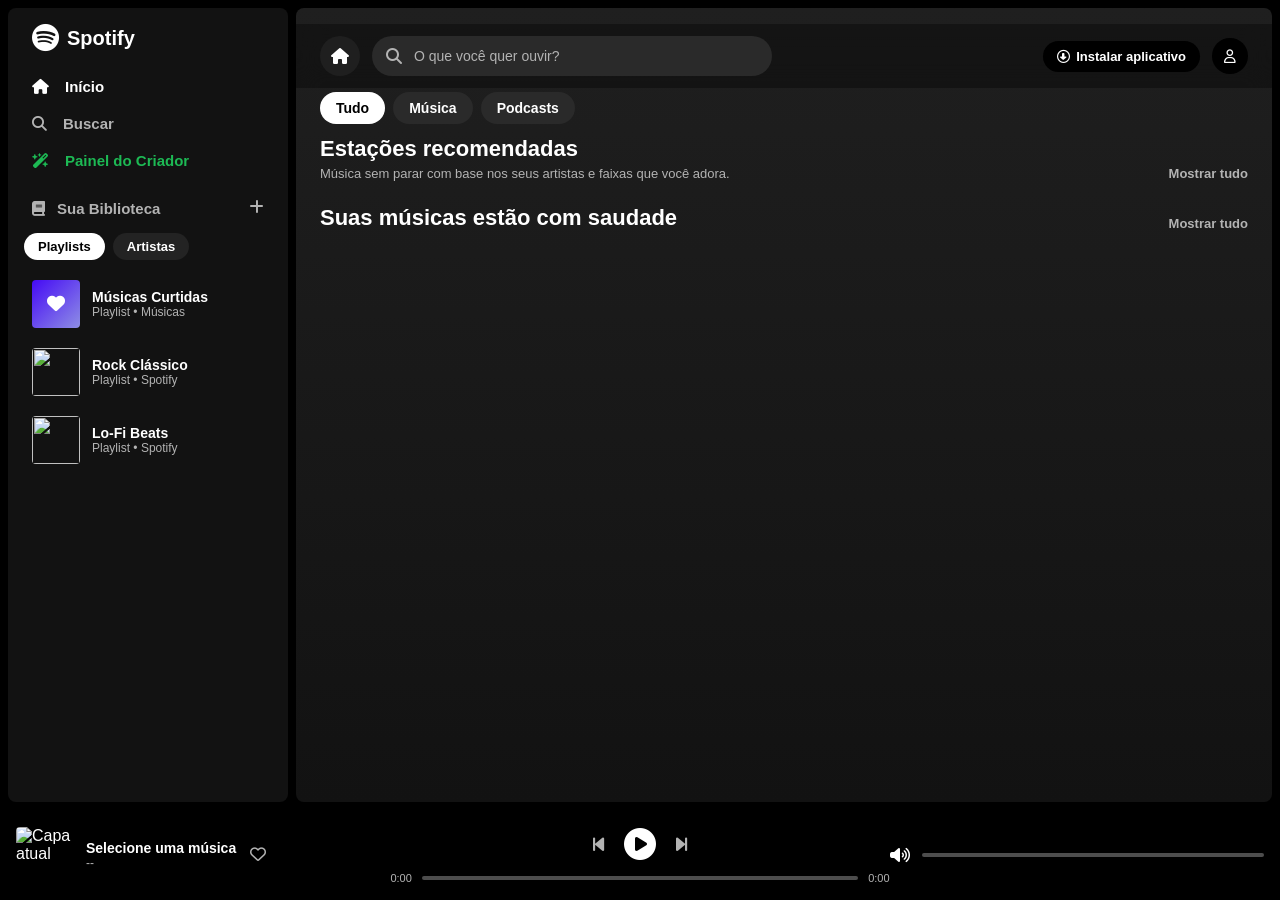
==== index.html @ cbace098 "luulullulululu" ====
<!DOCTYPE html>
<html lang="pt-BR">
<head>
  <meta charset="UTF-8" />
  <meta name="viewport" content="width=device-width, initial-scale=1.0" />
  <title>Spotify Clone - Painel do Criador</title>

  <!-- Font Awesome Icons -->
  <link 
    rel="stylesheet" 
    href="https://cdnjs.cloudflare.com/ajax/libs/font-awesome/6.4.0/css/all.min.css" 
  />

  <link rel="stylesheet" href="style.css" />
</head>
<body>

  <div class="app-container">

    <!-- SIDEBAR (BARRA LATERAL ESQUERDA) -->
    <aside class="sidebar">
      <div class="logo">
        <i class="fa-brands fa-spotify"></i>
        <span>Spotify</span>
      </div>

      <nav class="nav-menu">
        <ul>
          <li id="nav-home" class="active"><a href="#"><i class="fa-solid fa-house"></i> Início</a></li>
          <li id="nav-search"><a href="#"><i class="fa-solid fa-magnifying-glass"></i> Buscar</a></li>
          <!-- NOVA ABA DO CRIADOR -->
          <li id="nav-creator"><a href="#" class="creator-link"><i class="fa-solid fa-wand-magic-sparkles"></i> Painel do Criador</a></li>
        </ul>
      </nav>

      <!-- BIBLIOTECA -->
      <div class="library-section">
        <div class="library-header">
          <div class="library-title">
            <i class="fa-solid fa-book"></i>
            <span>Sua Biblioteca</span>
          </div>
          <button class="add-btn"><i class="fa-solid fa-plus"></i></button>
        </div>

        <div class="library-pills">
          <button class="lib-pill active">Playlists</button>
          <button class="lib-pill">Artistas</button>
        </div>

        <ul class="playlists-list">
          <li id="nav-liked-playlist">
            <a href="#" class="liked-nav-item">
              <div class="small-heart-icon"><i class="fa-solid fa-heart"></i></div>
              <div class="nav-playlist-info">
                <span class="playlist-name">Músicas Curtidas</span>
                <span class="playlist-sub">Playlist • Músicas</span>
              </div>
            </a>
          </li>
          <li>
            <a href="#">
              <img src="https://images.unsplash.com/photo-1511671782779-c97d3d27a1d4?w=100" class="nav-thumb" />
              <div class="nav-playlist-info">
                <span class="playlist-name">Rock Clássico</span>
                <span class="playlist-sub">Playlist • Spotify</span>
              </div>
            </a>
          </li>
          <li>
            <a href="#">
              <img src="https://images.unsplash.com/photo-1470225620780-dba8ba36b745?w=100" class="nav-thumb" />
              <div class="nav-playlist-info">
                <span class="playlist-name">Lo-Fi Beats</span>
                <span class="playlist-sub">Playlist • Spotify</span>
              </div>
            </a>
          </li>
        </ul>
      </div>
    </aside>

    <!-- CONTEÚDO PRINCIPAL -->
    <main class="main-content">
      
      <!-- BARRA SUPERIOR -->
      <header class="top-bar">
        <div class="top-bar-left">
          <button class="nav-circle-btn" id="header-home-btn"><i class="fa-solid fa-house"></i></button>
          <div class="search-box">
            <i class="fa-solid fa-magnifying-glass"></i>
            <input type="text" id="search-input" placeholder="O que você quer ouvir?" />
          </div>
        </div>
        <div class="user-profile">
          <button class="install-btn"><i class="fa-regular fa-circle-down"></i> Instalar aplicativo</button>
          <button class="user-btn"><i class="fa-regular fa-user"></i></button>
        </div>
      </header>

      <!-- ABA 1: INÍCIO (HOME) -->
      <section id="home-view" class="view-section">
        
        <!-- Pílulas de Filtro -->
        <div class="filter-pills">
          <button class="pill active">Tudo</button>
          <button class="pill">Música</button>
          <button class="pill">Podcasts</button>
        </div>

        <!-- Grade de Acesso Rápido -->
        <div class="quick-access-grid" id="quick-access-container"></div>

        <!-- Seção: Estações Recomendadas -->
        <div class="section-container">
          <div class="section-header">
            <div>
              <h2>Estações recomendadas</h2>
              <p class="section-subtitle">Música sem parar com base nos seus artistas e faixas que você adora.</p>
            </div>
            <a href="#" class="see-all">Mostrar tudo</a>
          </div>
          <div class="cards-grid" id="recommended-container"></div>
        </div>

        <!-- Seção: Suas músicas estão com saudade -->
        <div class="section-container">
          <div class="section-header">
            <h2>Suas músicas estão com saudade</h2>
            <a href="#" class="see-all">Mostrar tudo</a>
          </div>
          <div class="cards-grid" id="missed-container"></div>
        </div>

      </section>

      <!-- ABA 2: PESQUISA / BUSCA -->
      <section id="search-view" class="view-section hidden">
        <div id="search-results-section" class="hidden">
          <h2>Resultados da pesquisa</h2>
          <div class="cards-grid" id="search-results-container"></div>
        </div>

        <div id="search-default-section">
          <h2>Tocados recentemente</h2>
          <div class="cards-grid" id="recent-search-container" style="margin-bottom: 32px;"></div>

          <h2>Navegar por tudo</h2>
          <div class="genre-grid" id="genre-grid"></div>
        </div>
      </section>

      <!-- ABA 3: MÚSICAS CURTIDAS -->
      <section id="liked-view" class="view-section hidden">
        <div class="liked-header">
          <div class="liked-cover">
            <i class="fa-solid fa-heart"></i>
          </div>
          <div class="liked-info">
            <span class="playlist-type">PLAYLIST</span>
            <h1 class="liked-title">Músicas Curtidas</h1>
            <div class="liked-meta">
              <span class="user-name">Usuário</span>
              <span class="bullet">•</span>
              <span id="liked-count">0 músicas</span>
            </div>
          </div>
        </div>

        <div class="liked-actions">
          <button class="big-play-btn" id="play-all-liked" title="Tocar Músicas Curtidas">
            <i class="fa-solid fa-play"></i>
          </button>
        </div>

        <div class="table-container">
          <table class="tracks-table">
            <thead>
              <tr>
                <th class="col-num">#</th>
                <th class="col-title">Título</th>
                <th class="col-album">Álbum</th>
                <th class="col-like"></th>
                <th class="col-duration"><i class="fa-regular fa-clock"></i></th>
              </tr>
            </thead>
            <tbody id="liked-tracks-body"></tbody>
          </table>
        </div>
      </section>

      <!-- ABA 4: PAINEL DO CRIADOR (SPOTIFY FOR ARTISTS) -->
      <section id="creator-view" class="view-section hidden">
        <div class="creator-banner">
          <div class="creator-badge"><i class="fa-solid fa-circle-check"></i> Spotify for Artists</div>
          <h1>Painel do Criador</h1>
          <p>Adicione, gerencie e remova suas faixas do catálogo do Firebase em tempo real.</p>
        </div>

        <!-- FORMULÁRIO DE CADASTRO -->
        <div class="creator-form-card">
          <h2><i class="fa-solid fa-plus-circle"></i> Adicionar Nova Música</h2>
          <form id="add-song-form" class="creator-form">
            <div class="form-group">
              <label for="song-title">Título da Música *</label>
              <input type="text" id="song-title" placeholder="Ex: Blinding Lights" required />
            </div>

            <div class="form-group">
              <label for="song-artist">Artista *</label>
              <input type="text" id="song-artist" placeholder="Ex: The Weeknd" required />
            </div>

            <div class="form-group">
              <label for="song-album">Álbum *</label>
              <input type="text" id="song-album" placeholder="Ex: After Hours" required />
            </div>

            <div class="form-group">
              <label for="song-duration">Duração *</label>
              <input type="text" id="song-duration" placeholder="Ex: 3:20" required />
            </div>

            <div class="form-group full-width">
              <label for="song-cover">URL da Imagem de Capa *</label>
              <input type="url" id="song-cover" placeholder="https://exemplo.com/imagem.jpg" required />
            </div>

            <div class="form-group full-width">
              <label for="song-src">URL do Arquivo MP3 (Áudio) *</label>
              <input type="url" id="song-src" placeholder="https://exemplo.com/audio.mp3" required />
            </div>

            <button type="submit" class="submit-btn">
              <i class="fa-solid fa-cloud-arrow-up"></i> Publicar Música no Firebase
            </button>
          </form>
        </div>

        <!-- GERENCIADOR DE MÚSICAS EXISTENTES -->
        <div class="creator-table-card">
          <h2><i class="fa-solid fa-list-music"></i> Músicas Cadastradas (<span id="creator-songs-count">0</span>)</h2>
          <div class="table-container">
            <table class="tracks-table">
              <thead>
                <tr>
                  <th class="col-num">#</th>
                  <th class="col-title">Faixa</th>
                  <th class="col-album">Álbum</th>
                  <th class="col-duration">Duração</th>
                  <th class="col-action" style="text-align: right; padding-right: 20px;">Ação</th>
                </tr>
              </thead>
              <tbody id="creator-songs-body">
                <!-- Preenchido via JS -->
              </tbody>
            </table>
          </div>
        </div>
      </section>

    </main>

  </div>

  <!-- PLAYER INFERIOR -->
  <footer class="player">
    <div class="track-info">
      <img src="https://via.placeholder.com/60" id="current-cover" alt="Capa atual" />
      <div class="track-details">
        <h5 id="current-title">Selecione uma música</h5>
        <p id="current-artist">--</p>
      </div>
      <button class="like-btn"><i class="fa-regular fa-heart"></i></button>
    </div>

    <div class="player-controls">
      <div class="control-buttons">
        <button id="prev-btn"><i class="fa-solid fa-backward-step"></i></button>
        <button id="play-pause-btn"><i class="fa-solid fa-circle-play"></i></button>
        <button id="next-btn"><i class="fa-solid fa-forward-step"></i></button>
      </div>

      <div class="progress-container">
        <span id="current-time">0:00</span>
        <input type="range" id="progress-bar" value="0" min="0" max="100" />
        <span id="duration">0:00</span>
      </div>
    </div>

    <div class="volume-controls">
      <i class="fa-solid fa-volume-high"></i>
      <input type="range" id="volume-bar" value="100" min="0" max="100" />
    </div>
  </footer>

  <audio id="audio-player"></audio>

  <!-- FIREBASE (CDN) -->
  <script src="https://www.gstatic.com/firebasejs/10.8.0/firebase-app-compat.js"></script>
  <script src="https://www.gstatic.com/firebasejs/10.8.0/firebase-database-compat.js"></script>
  <script src="firebase-config.js"></script>
  <script src="script.js"></script>
</body>
</html>
---- style.css ----
/* RESET E CONFIGURAÇÕES GERAIS */
* {
  margin: 0;
  padding: 0;
  box-sizing: border-box;
  font-family: 'Helvetica Neue', Helvetica, Arial, sans-serif;
}

body {
  background-color: #000000;
  color: #ffffff;
  height: 100vh;
  display: flex;
  flex-direction: column;
  overflow: hidden;
}

a {
  color: inherit;
  text-decoration: none;
}

/* LAYOUT PRINCIPAL */
.app-container {
  display: flex;
  flex: 1;
  height: calc(100vh - 90px);
  overflow: hidden;
  padding: 8px;
  gap: 8px;
}

/* SIDEBAR ESQUERDA */
.sidebar {
  width: 280px;
  background-color: #121212;
  border-radius: 8px;
  padding: 16px;
  display: flex;
  flex-direction: column;
  gap: 16px;
}

.logo {
  display: flex;
  align-items: center;
  gap: 8px;
  font-size: 20px;
  font-weight: bold;
  padding-left: 8px;
}

.logo i {
  font-size: 28px;
  color: #ffffff;
}

.nav-menu ul {
  list-style: none;
}

.nav-menu li a {
  display: flex;
  align-items: center;
  gap: 16px;
  padding: 10px 8px;
  color: #b3b3b3;
  font-size: 15px;
  font-weight: bold;
  border-radius: 4px;
  transition: color 0.2s ease, background-color 0.2s ease;
}

.nav-menu li.active a,
.nav-menu li a:hover {
  color: #ffffff;
}

.creator-link {
  color: #1db954 !important;
}

.creator-link:hover {
  background-color: rgba(29, 185, 84, 0.1);
}

/* BIBLIOTECA */
.library-section {
  flex: 1;
  display: flex;
  flex-direction: column;
  gap: 12px;
  overflow: hidden;
}

.library-header {
  display: flex;
  justify-content: space-between;
  align-items: center;
  color: #b3b3b3;
  padding: 4px 8px;
}

.library-title {
  display: flex;
  align-items: center;
  gap: 12px;
  font-weight: bold;
  font-size: 15px;
}

.add-btn {
  background: none;
  border: none;
  color: #b3b3b3;
  font-size: 16px;
  cursor: pointer;
}

.add-btn:hover {
  color: #ffffff;
}

.library-pills {
  display: flex;
  gap: 8px;
}

.lib-pill {
  background-color: #232323;
  color: #ffffff;
  border: none;
  border-radius: 20px;
  padding: 6px 14px;
  font-size: 13px;
  font-weight: 600;
  cursor: pointer;
}

.lib-pill.active {
  background-color: #ffffff;
  color: #000000;
}

.playlists-list {
  list-style: none;
  overflow-y: auto;
  display: flex;
  flex-direction: column;
  gap: 4px;
}

.playlists-list li a {
  display: flex;
  align-items: center;
  gap: 12px;
  padding: 8px;
  border-radius: 6px;
}

.playlists-list li a:hover {
  background-color: #1a1a1a;
}

.nav-thumb {
  width: 48px;
  height: 48px;
  border-radius: 4px;
  object-fit: cover;
}

.nav-playlist-info {
  display: flex;
  flex-direction: column;
}

.playlist-name {
  color: #ffffff;
  font-size: 14px;
  font-weight: 600;
}

.playlist-sub {
  color: #b3b3b3;
  font-size: 12px;
}

.small-heart-icon {
  width: 48px;
  height: 48px;
  background: linear-gradient(135deg, #450af5, #8e8ee5);
  border-radius: 4px;
  display: flex;
  align-items: center;
  justify-content: center;
  font-size: 18px;
  color: #ffffff;
}

/* CONTEÚDO PRINCIPAL (MAIN CONTENT) */
.main-content {
  flex: 1;
  background: linear-gradient(to bottom, #1f1f1f 0%, #121212 100%);
  border-radius: 8px;
  overflow-y: auto;
  padding: 16px 24px 32px 24px;
  display: flex;
  flex-direction: column;
  gap: 20px;
}

/* BARRA SUPERIOR */
.top-bar {
  display: flex;
  justify-content: space-between;
  align-items: center;
  position: sticky;
  top: 0;
  z-index: 10;
  background-color: rgba(18, 18, 18, 0.8);
  backdrop-filter: blur(12px);
  padding: 12px 24px;
  margin: -16px -24px 0 -24px;
}

.top-bar-left {
  display: flex;
  align-items: center;
  gap: 12px;
}

.nav-circle-btn {
  width: 40px;
  height: 40px;
  border-radius: 50%;
  background-color: #1f1f1f;
  border: none;
  color: #ffffff;
  font-size: 16px;
  cursor: pointer;
  display: flex;
  align-items: center;
  justify-content: center;
}

.search-box {
  position: relative;
  display: flex;
  align-items: center;
}

.search-box i {
  position: absolute;
  left: 14px;
  color: #b3b3b3;
  font-size: 16px;
}

.search-box input {
  width: 400px;
  height: 40px;
  border-radius: 50px;
  border: none;
  padding: 0 16px 0 42px;
  font-size: 14px;
  outline: none;
  background-color: #2a2a2a;
  color: #ffffff;
}

.search-box input::placeholder {
  color: #b3b3b3;
}

.user-profile {
  display: flex;
  align-items: center;
  gap: 12px;
}

.install-btn {
  background-color: #000000;
  color: #ffffff;
  border: none;
  border-radius: 20px;
  padding: 8px 14px;
  font-size: 13px;
  font-weight: bold;
  cursor: pointer;
  display: flex;
  align-items: center;
  gap: 6px;
}

.user-btn {
  width: 36px;
  height: 36px;
  border-radius: 50%;
  background-color: #000000;
  color: #ffffff;
  border: none;
  cursor: pointer;
}

/* FILTROS DE PÍLULA DA HOME */
.filter-pills {
  display: flex;
  gap: 8px;
}

.pill {
  background-color: #2a2a2a;
  color: #ffffff;
  border: none;
  border-radius: 50px;
  padding: 8px 16px;
  font-size: 14px;
  font-weight: 600;
  cursor: pointer;
  transition: background-color 0.2s ease;
}

.pill.active {
  background-color: #ffffff;
  color: #000000;
}

/* CARDS DE ACESSO RÁPIDO */
.quick-access-grid {
  display: grid;
  grid-template-columns: repeat(4, 1fr);
  gap: 12px;
}

@media (max-width: 1200px) {
  .quick-access-grid {
    grid-template-columns: repeat(2, 1fr);
  }
}

.quick-card {
  background-color: rgba(255, 255, 255, 0.07);
  border-radius: 6px;
  display: flex;
  align-items: center;
  height: 56px;
  overflow: hidden;
  cursor: pointer;
  position: relative;
  transition: background-color 0.3s ease;
}

.quick-card:hover {
  background-color: rgba(255, 255, 255, 0.2);
}

.quick-card img {
  width: 56px;
  height: 56px;
  object-fit: cover;
}

.quick-card span {
  font-size: 14px;
  font-weight: bold;
  padding: 0 12px;
  white-space: nowrap;
  overflow: hidden;
  text-overflow: ellipsis;
  flex: 1;
}

.quick-card .play-btn-quick {
  width: 40px;
  height: 40px;
  border-radius: 50%;
  background-color: #1db954;
  border: none;
  color: #000000;
  display: flex;
  align-items: center;
  justify-content: center;
  margin-right: 12px;
  opacity: 0;
  transition: opacity 0.3s ease;
  box-shadow: 0 4px 12px rgba(0,0,0,0.4);
}

.quick-card:hover .play-btn-quick {
  opacity: 1;
}

/* SEÇÕES DA HOME */
.section-container {
  display: flex;
  flex-direction: column;
  gap: 12px;
  margin-top: 12px;
}

.section-header {
  display: flex;
  justify-content: space-between;
  align-items: flex-end;
}

.section-header h2 {
  font-size: 22px;
  font-weight: bold;
}

.section-subtitle {
  font-size: 13px;
  color: #b3b3b3;
  margin-top: 4px;
}

.see-all {
  font-size: 13px;
  font-weight: bold;
  color: #b3b3b3;
}

.see-all:hover {
  text-decoration: underline;
}

/* CARDS PADRÃO DE MÚSICA */
.cards-grid {
  display: grid;
  grid-template-columns: repeat(auto-fill, minmax(170px, 1fr));
  gap: 18px;
}

.card {
  background-color: #181818;
  padding: 14px;
  border-radius: 8px;
  cursor: pointer;
  transition: background-color 0.3s ease;
}

.card:hover {
  background-color: #282828;
}

.card .cover {
  position: relative;
  width: 100%;
  aspect-ratio: 1;
  margin-bottom: 12px;
  border-radius: 6px;
  overflow: hidden;
}

.card-img {
  width: 100%;
  height: 100%;
  object-fit: cover;
}

.play-btn-card {
  position: absolute;
  bottom: 8px;
  right: 8px;
  width: 44px;
  height: 44px;
  border-radius: 50%;
  background-color: #1db954;
  border: none;
  color: #000000;
  font-size: 16px;
  display: flex;
  align-items: center;
  justify-content: center;
  opacity: 0;
  transform: translateY(8px);
  transition: opacity 0.3s ease, transform 0.3s ease;
  box-shadow: 0 8px 16px rgba(0, 0, 0, 0.4);
}

.card:hover .play-btn-card {
  opacity: 1;
  transform: translateY(0);
}

.card h4 {
  font-size: 15px;
  font-weight: bold;
  white-space: nowrap;
  overflow: hidden;
  text-overflow: ellipsis;
  margin-bottom: 4px;
}

.card p {
  font-size: 12px;
  color: #b3b3b3;
  display: -webkit-box;
  -webkit-line-clamp: 2;
  -webkit-box-orient: vertical;
  overflow: hidden;
}

/* ESTILOS DA ABA DE BUSCA (GÊNEROS) */
.genre-grid {
  display: grid;
  grid-template-columns: repeat(auto-fill, minmax(160px, 1fr));
  gap: 16px;
}

.genre-card {
  height: 160px;
  border-radius: 8px;
  padding: 14px;
  position: relative;
  overflow: hidden;
  cursor: pointer;
  transition: transform 0.2s ease;
}

.genre-card:hover {
  transform: scale(1.03);
}

.genre-card h3 {
  font-size: 20px;
  font-weight: bold;
  color: #ffffff;
}

.genre-card img {
  position: absolute;
  bottom: -10px;
  right: -18px;
  width: 90px;
  height: 90px;
  object-fit: cover;
  transform: rotate(25deg);
  border-radius: 4px;
  box-shadow: 0 4px 12px rgba(0,0,0,0.5);
}

/* MÚSICAS CURTIDAS */
.liked-header {
  display: flex;
  align-items: flex-end;
  gap: 24px;
  margin: -16px -24px 0 -24px;
  padding: 32px 24px 24px 24px;
  background: linear-gradient(to bottom, #5038a0 0%, rgba(18, 18, 18, 0.6) 100%);
}

.liked-cover {
  width: 160px;
  height: 160px;
  background: linear-gradient(135deg, #450af5 0%, #8e8ee5 100%);
  display: flex;
  align-items: center;
  justify-content: center;
  border-radius: 4px;
  box-shadow: 0 8px 24px rgba(0, 0, 0, 0.5);
}

.liked-cover i {
  font-size: 64px;
  color: #ffffff;
}

.liked-info {
  display: flex;
  flex-direction: column;
  gap: 8px;
}

.playlist-type {
  font-size: 12px;
  font-weight: 700;
}

.liked-title {
  font-size: 48px;
  font-weight: 900;
  line-height: 1;
}

.liked-meta {
  display: flex;
  align-items: center;
  gap: 6px;
  font-size: 13px;
  color: #e0e0e0;
}

.liked-actions {
  padding: 8px 0;
}

.big-play-btn {
  width: 52px;
  height: 52px;
  border-radius: 50%;
  background-color: #1db954;
  border: none;
  color: #000000;
  font-size: 20px;
  display: flex;
  align-items: center;
  justify-content: center;
  cursor: pointer;
  box-shadow: 0 8px 16px rgba(0, 0, 0, 0.3);
}

.big-play-btn:hover {
  transform: scale(1.05);
  background-color: #1ed760;
}

.table-container {
  width: 100%;
}

.tracks-table {
  width: 100%;
  border-collapse: collapse;
  font-size: 14px;
  color: #b3b3b3;
}

.tracks-table thead {
  border-bottom: 1px solid rgba(255, 255, 255, 0.1);
}

.tracks-table th {
  padding: 8px 16px;
  font-weight: 400;
  font-size: 12px;
  text-transform: uppercase;
  text-align: left;
}

.tracks-table td {
  padding: 10px 16px;
}

.tracks-table tr.track-row:hover {
  background-color: rgba(255, 255, 255, 0.1);
}

.col-num { width: 40px; text-align: center; }
.play-icon-row { display: none; color: #ffffff; }
.tracks-table tr.track-row:hover .row-num { display: none; }
.tracks-table tr.track-row:hover .play-icon-row { display: inline-block; }

.col-title { display: flex; align-items: center; gap: 14px; }
.col-title img { width: 40px; height: 40px; border-radius: 4px; object-fit: cover; }
.title-details { display: flex; flex-direction: column; }
.title-details .song-title { color: #ffffff; font-weight: 600; }
.title-details .song-artist { color: #b3b3b3; font-size: 13px; }

.btn-row-like { background: none; border: none; color: #1db954; font-size: 16px; cursor: pointer; }
.col-duration { text-align: right; }
.empty-message { padding: 32px 0; color: #b3b3b3; }

/* ==========================================================================
   ✨ PAINEL DO CRIADOR (SPOTIFY FOR ARTISTS) ESTILOS
   ========================================================================== */
.creator-banner {
  background: linear-gradient(135deg, #1db954 0%, #0d5c2a 100%);
  border-radius: 12px;
  padding: 32px;
  margin-top: 8px;
  margin-bottom: 24px;
  box-shadow: 0 8px 24px rgba(0, 0, 0, 0.4);
}

.creator-badge {
  display: inline-flex;
  align-items: center;
  gap: 6px;
  background-color: rgba(0, 0, 0, 0.3);
  padding: 6px 12px;
  border-radius: 20px;
  font-size: 12px;
  font-weight: bold;
  margin-bottom: 12px;
}

.creator-banner h1 {
  font-size: 36px;
  font-weight: 900;
  margin-bottom: 8px;
}

.creator-banner p {
  color: #e0e0e0;
  font-size: 14px;
}

.creator-form-card, .creator-table-card {
  background-color: #181818;
  border-radius: 12px;
  padding: 24px;
  margin-bottom: 24px;
  border: 1px solid #282828;
}

.creator-form-card h2, .creator-table-card h2 {
  font-size: 20px;
  margin-bottom: 20px;
  display: flex;
  align-items: center;
  gap: 10px;
}

.creator-form {
  display: grid;
  grid-template-columns: repeat(2, 1fr);
  gap: 16px;
}

.form-group {
  display: flex;
  flex-direction: column;
  gap: 6px;
}

.form-group.full-width {
  grid-column: span 2;
}

.form-group label {
  font-size: 13px;
  font-weight: 600;
  color: #b3b3b3;
}

.form-group input {
  background-color: #2a2a2a;
  border: 1px solid #3a3a3a;
  border-radius: 6px;
  padding: 12px 14px;
  color: #ffffff;
  font-size: 14px;
  outline: none;
  transition: border-color 0.2s ease;
}

.form-group input:focus {
  border-color: #1db954;
}

.submit-btn {
  grid-column: span 2;
  background-color: #1db954;
  color: #000000;
  font-weight: bold;
  font-size: 15px;
  padding: 14px;
  border: none;
  border-radius: 30px;
  cursor: pointer;
  display: flex;
  align-items: center;
  justify-content: center;
  gap: 8px;
  margin-top: 10px;
  transition: transform 0.2s ease, background-color 0.2s ease;
}

.submit-btn:hover {
  background-color: #1ed760;
  transform: scale(1.01);
}

.btn-delete-song {
  background-color: rgba(229, 9, 20, 0.2);
  color: #ff4d4d;
  border: 1px solid rgba(229, 9, 20, 0.4);
  padding: 6px 12px;
  border-radius: 20px;
  font-size: 12px;
  font-weight: bold;
  cursor: pointer;
  transition: all 0.2s ease;
}

.btn-delete-song:hover {
  background-color: #e50914;
  color: #ffffff;
}

/* PLAYER INFERIOR */
.player {
  height: 90px;
  background-color: #000000;
  display: flex;
  justify-content: space-between;
  align-items: center;
  padding: 0 16px;
  z-index: 100;
}

.track-info { display: flex; align-items: center; gap: 14px; width: 30%; }
.track-info img { width: 56px; height: 56px; border-radius: 4px; object-fit: cover; }
.track-details h5 { font-size: 14px; font-weight: 600; color: #ffffff; }
.track-details p { font-size: 12px; color: #b3b3b3; }

.like-btn { background: none; border: none; color: #b3b3b3; font-size: 16px; cursor: pointer; }
.like-btn.active { color: #1db954; }

.player-controls { display: flex; flex-direction: column; align-items: center; gap: 8px; width: 40%; }
.control-buttons { display: flex; align-items: center; gap: 20px; }
.control-buttons button { background: none; border: none; color: #b3b3b3; font-size: 18px; cursor: pointer; }
.control-buttons button:hover { color: #ffffff; }

#play-pause-btn { font-size: 32px; color: #ffffff; }
.progress-container { display: flex; align-items: center; gap: 10px; width: 100%; }
.progress-container span { font-size: 11px; color: #b3b3b3; }

input[type="range"] {
  -webkit-appearance: none;
  appearance: none;
  width: 100%;
  height: 4px;
  border-radius: 2px;
  background: #4d4d4d;
  outline: none;
  cursor: pointer;
}

input[type="range"]::-webkit-slider-thumb {
  -webkit-appearance: none;
  appearance: none;
  width: 12px;
  height: 12px;
  border-radius: 50%;
  background: #ffffff;
  cursor: pointer;
  opacity: 0;
}

input[type="range"]:hover::-webkit-slider-thumb { opacity: 1; }
.volume-controls { display: flex; align-items: center; gap: 12px; width: 30%; justify-content: flex-end; }
.view-section.hidden, #search-results-section.hidden { display: none !important; }
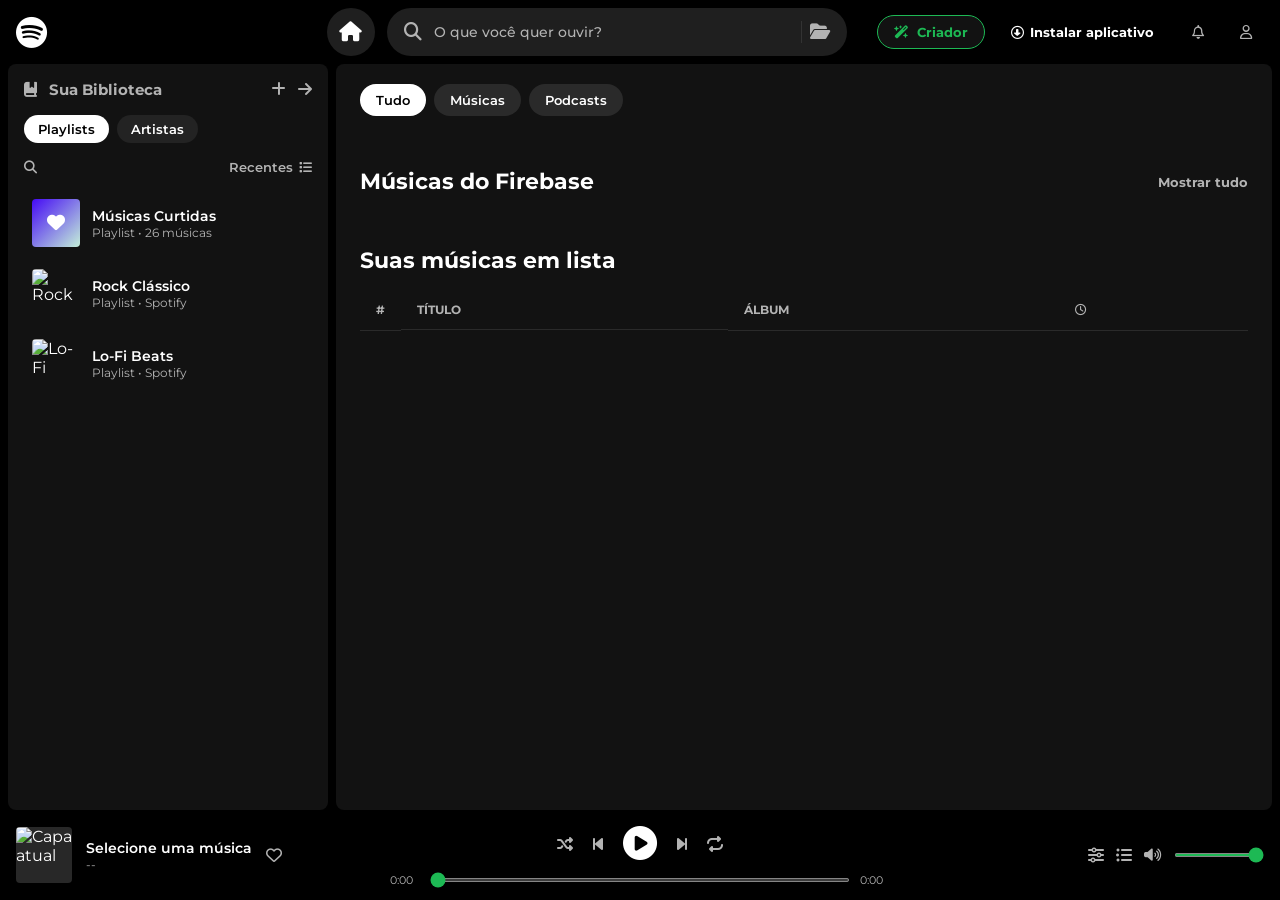
==== commit 34906a17: "Add files via upload" ====
--- a/index.html
+++ b/index.html
@@ -3,44 +3,68 @@
 <head>
   <meta charset="UTF-8" />
   <meta name="viewport" content="width=device-width, initial-scale=1.0" />
-  <title>Spotify Clone - Painel do Criador</title>
+  <title>Spotify - Web Player</title>
+
+  <!-- Google Fonts -->
+  <link rel="preconnect" href="https://fonts.googleapis.com">
+  <link rel="preconnect" href="https://fonts.gstatic.com" crossorigin>
+  <link href="https://fonts.googleapis.com/css2?family=Montserrat:wght@400;500;600;700;800&display=swap" rel="stylesheet">
 
   <!-- Font Awesome Icons -->
-  <link 
-    rel="stylesheet" 
-    href="https://cdnjs.cloudflare.com/ajax/libs/font-awesome/6.4.0/css/all.min.css" 
-  />
+  <link rel="stylesheet" href="https://cdnjs.cloudflare.com/ajax/libs/font-awesome/6.4.0/css/all.min.css" />
 
   <link rel="stylesheet" href="style.css" />
 </head>
 <body>
 
+  <!-- BARRA DE NAVEGAÇÃO SUPERIOR (ESTILO SPOTIFY OFICIAL) -->
+  <header class="top-nav-bar">
+    <div class="nav-left">
+      <div class="spotify-logo" id="logo-btn" title="Início">
+        <i class="fa-brands fa-spotify"></i>
+      </div>
+    </div>
+
+    <div class="nav-center">
+      <button class="nav-home-icon active" id="home-icon-btn" title="Início">
+        <i class="fa-solid fa-house"></i>
+      </button>
+
+      <!-- BARRA DE BUSCA CENTRALIZADA -->
+      <div class="search-input-wrapper" id="search-bar-wrapper">
+        <i class="fa-solid fa-magnifying-glass search-icon"></i>
+        <input type="text" id="global-search-input" placeholder="O que você quer ouvir?" />
+        <span class="search-browse-icon" title="Navegar"><i class="fa-solid fa-folder-open"></i></span>
+      </div>
+    </div>
+
+    <div class="nav-right">
+      <button class="creator-tab-btn" id="creator-tab-btn" title="Painel do Criador">
+        <i class="fa-solid fa-wand-magic-sparkles"></i>
+        <span>Criador</span>
+      </button>
+      <button class="install-app-btn">
+        <i class="fa-regular fa-circle-down"></i> Instalar aplicativo
+      </button>
+      <button class="icon-circle-btn"><i class="fa-regular fa-bell"></i></button>
+      <button class="icon-circle-btn user-avatar"><i class="fa-regular fa-user"></i></button>
+    </div>
+  </header>
+
   <div class="app-container">
 
     <!-- SIDEBAR (BARRA LATERAL ESQUERDA) -->
     <aside class="sidebar">
-      <div class="logo">
-        <i class="fa-brands fa-spotify"></i>
-        <span>Spotify</span>
-      </div>
-
-      <nav class="nav-menu">
-        <ul>
-          <li id="nav-home" class="active"><a href="#"><i class="fa-solid fa-house"></i> Início</a></li>
-          <li id="nav-search"><a href="#"><i class="fa-solid fa-magnifying-glass"></i> Buscar</a></li>
-          <!-- NOVA ABA DO CRIADOR -->
-          <li id="nav-creator"><a href="#" class="creator-link"><i class="fa-solid fa-wand-magic-sparkles"></i> Painel do Criador</a></li>
-        </ul>
-      </nav>
-
-      <!-- BIBLIOTECA -->
-      <div class="library-section">
+      <div class="library-card">
         <div class="library-header">
           <div class="library-title">
-            <i class="fa-solid fa-book"></i>
+            <i class="fa-solid fa-book-bookmark"></i>
             <span>Sua Biblioteca</span>
           </div>
-          <button class="add-btn"><i class="fa-solid fa-plus"></i></button>
+          <div class="library-actions">
+            <button class="lib-icon-btn" title="Criar playlist"><i class="fa-solid fa-plus"></i></button>
+            <button class="lib-icon-btn" title="Expandir"><i class="fa-solid fa-arrow-right"></i></button>
+          </div>
         </div>
 
         <div class="library-pills">
@@ -48,33 +72,32 @@
           <button class="lib-pill">Artistas</button>
         </div>
 
-        <ul class="playlists-list">
-          <li id="nav-liked-playlist">
-            <a href="#" class="liked-nav-item">
-              <div class="small-heart-icon"><i class="fa-solid fa-heart"></i></div>
-              <div class="nav-playlist-info">
-                <span class="playlist-name">Músicas Curtidas</span>
-                <span class="playlist-sub">Playlist • Músicas</span>
-              </div>
-            </a>
+        <div class="library-sort">
+          <button class="sort-btn"><i class="fa-solid fa-magnifying-glass"></i></button>
+          <button class="sort-btn dropdown">Recentes <i class="fa-solid fa-list"></i></button>
+        </div>
+
+        <ul class="library-list">
+          <li class="lib-item active-item">
+            <div class="lib-thumb liked-thumb"><i class="fa-solid fa-heart"></i></div>
+            <div class="lib-info">
+              <span class="lib-name">Músicas Curtidas</span>
+              <span class="lib-sub">Playlist • 26 músicas</span>
+            </div>
           </li>
-          <li>
-            <a href="#">
-              <img src="https://images.unsplash.com/photo-1511671782779-c97d3d27a1d4?w=100" class="nav-thumb" />
-              <div class="nav-playlist-info">
-                <span class="playlist-name">Rock Clássico</span>
-                <span class="playlist-sub">Playlist • Spotify</span>
-              </div>
-            </a>
+          <li class="lib-item">
+            <img src="https://images.unsplash.com/photo-1511671782779-c97d3d27a1d4?w=100" class="lib-thumb" alt="Rock" />
+            <div class="lib-info">
+              <span class="lib-name">Rock Clássico</span>
+              <span class="lib-sub">Playlist • Spotify</span>
+            </div>
           </li>
-          <li>
-            <a href="#">
-              <img src="https://images.unsplash.com/photo-1470225620780-dba8ba36b745?w=100" class="nav-thumb" />
-              <div class="nav-playlist-info">
-                <span class="playlist-name">Lo-Fi Beats</span>
-                <span class="playlist-sub">Playlist • Spotify</span>
-              </div>
-            </a>
+          <li class="lib-item">
+            <img src="https://images.unsplash.com/photo-1470225620780-dba8ba36b745?w=100" class="lib-thumb" alt="Lo-Fi" />
+            <div class="lib-info">
+              <span class="lib-name">Lo-Fi Beats</span>
+              <span class="lib-sub">Playlist • Spotify</span>
+            </div>
           </li>
         </ul>
       </div>
@@ -82,127 +105,97 @@
 
     <!-- CONTEÚDO PRINCIPAL -->
     <main class="main-content">
-      
-      <!-- BARRA SUPERIOR -->
-      <header class="top-bar">
-        <div class="top-bar-left">
-          <button class="nav-circle-btn" id="header-home-btn"><i class="fa-solid fa-house"></i></button>
-          <div class="search-box">
-            <i class="fa-solid fa-magnifying-glass"></i>
-            <input type="text" id="search-input" placeholder="O que você quer ouvir?" />
-          </div>
-        </div>
-        <div class="user-profile">
-          <button class="install-btn"><i class="fa-regular fa-circle-down"></i> Instalar aplicativo</button>
-          <button class="user-btn"><i class="fa-regular fa-user"></i></button>
-        </div>
-      </header>
 
       <!-- ABA 1: INÍCIO (HOME) -->
       <section id="home-view" class="view-section">
-        
-        <!-- Pílulas de Filtro -->
         <div class="filter-pills">
           <button class="pill active">Tudo</button>
-          <button class="pill">Música</button>
+          <button class="pill">Músicas</button>
           <button class="pill">Podcasts</button>
         </div>
 
-        <!-- Grade de Acesso Rápido -->
-        <div class="quick-access-grid" id="quick-access-container"></div>
-
-        <!-- Seção: Estações Recomendadas -->
-        <div class="section-container">
+        <!-- QUADRO RÁPIDO DUPLEX (SEXTUPLO IGUAL SPOTIFY) -->
+        <div class="quick-grid" id="quick-grid">
+          <!-- Preenchido via JS -->
+        </div>
+
+        <!-- GRADE DE CARDS (SPOTIFY CARDS) -->
+        <div class="content-section">
           <div class="section-header">
-            <div>
-              <h2>Estações recomendadas</h2>
-              <p class="section-subtitle">Música sem parar com base nos seus artistas e faixas que você adora.</p>
-            </div>
-            <a href="#" class="see-all">Mostrar tudo</a>
-          </div>
-          <div class="cards-grid" id="recommended-container"></div>
-        </div>
-
-        <!-- Seção: Suas músicas estão com saudade -->
-        <div class="section-container">
+            <h2>Músicas do Firebase</h2>
+            <a href="#" class="show-all-link">Mostrar tudo</a>
+          </div>
+          <div class="cards-grid" id="home-cards-grid">
+            <!-- Cards dinamicos via JS -->
+          </div>
+        </div>
+
+        <!-- TABELA DE FAIMAS DA HOME -->
+        <div class="content-section" style="margin-top: 36px;">
           <div class="section-header">
-            <h2>Suas músicas estão com saudade</h2>
-            <a href="#" class="see-all">Mostrar tudo</a>
-          </div>
-          <div class="cards-grid" id="missed-container"></div>
-        </div>
-
+            <h2>Suas músicas em lista</h2>
+          </div>
+          <div class="table-container">
+            <table class="tracks-table">
+              <thead>
+                <tr>
+                  <th class="col-num">#</th>
+                  <th class="col-title">Título</th>
+                  <th class="col-album">Álbum</th>
+                  <th class="col-duration"><i class="fa-regular fa-clock"></i></th>
+                </tr>
+              </thead>
+              <tbody id="home-songs-body">
+                <!-- Preenchido via JS -->
+              </tbody>
+            </table>
+          </div>
+        </div>
       </section>
 
-      <!-- ABA 2: PESQUISA / BUSCA -->
+      <!-- ABA 2: BUSCAR & TOCADAS RECENTEMENTE -->
       <section id="search-view" class="view-section hidden">
-        <div id="search-results-section" class="hidden">
-          <h2>Resultados da pesquisa</h2>
-          <div class="cards-grid" id="search-results-container"></div>
-        </div>
-
-        <div id="search-default-section">
-          <h2>Tocados recentemente</h2>
-          <div class="cards-grid" id="recent-search-container" style="margin-bottom: 32px;"></div>
-
-          <h2>Navegar por tudo</h2>
-          <div class="genre-grid" id="genre-grid"></div>
+        <div class="content-section">
+          <div class="section-header">
+            <h2 id="search-section-title">Tocadas recentemente</h2>
+          </div>
+
+          <!-- CARDS DE TOCADAS RECENTEMENTE / BUSCA -->
+          <div class="cards-grid" id="search-cards-grid">
+            <!-- Gerado via JS -->
+          </div>
+
+          <div class="table-container" style="margin-top: 28px;">
+            <table class="tracks-table">
+              <thead>
+                <tr>
+                  <th class="col-num">#</th>
+                  <th class="col-title">Título</th>
+                  <th class="col-album">Álbum</th>
+                  <th class="col-duration"><i class="fa-regular fa-clock"></i></th>
+                </tr>
+              </thead>
+              <tbody id="search-songs-body">
+                <!-- Preenchido via JS -->
+              </tbody>
+            </table>
+          </div>
         </div>
       </section>
 
-      <!-- ABA 3: MÚSICAS CURTIDAS -->
-      <section id="liked-view" class="view-section hidden">
-        <div class="liked-header">
-          <div class="liked-cover">
-            <i class="fa-solid fa-heart"></i>
-          </div>
-          <div class="liked-info">
-            <span class="playlist-type">PLAYLIST</span>
-            <h1 class="liked-title">Músicas Curtidas</h1>
-            <div class="liked-meta">
-              <span class="user-name">Usuário</span>
-              <span class="bullet">•</span>
-              <span id="liked-count">0 músicas</span>
-            </div>
-          </div>
-        </div>
-
-        <div class="liked-actions">
-          <button class="big-play-btn" id="play-all-liked" title="Tocar Músicas Curtidas">
-            <i class="fa-solid fa-play"></i>
-          </button>
-        </div>
-
-        <div class="table-container">
-          <table class="tracks-table">
-            <thead>
-              <tr>
-                <th class="col-num">#</th>
-                <th class="col-title">Título</th>
-                <th class="col-album">Álbum</th>
-                <th class="col-like"></th>
-                <th class="col-duration"><i class="fa-regular fa-clock"></i></th>
-              </tr>
-            </thead>
-            <tbody id="liked-tracks-body"></tbody>
-          </table>
-        </div>
-      </section>
-
-      <!-- ABA 4: PAINEL DO CRIADOR (SPOTIFY FOR ARTISTS) -->
+      <!-- ABA 3: PAINEL DO CRIADOR -->
       <section id="creator-view" class="view-section hidden">
         <div class="creator-banner">
           <div class="creator-badge"><i class="fa-solid fa-circle-check"></i> Spotify for Artists</div>
           <h1>Painel do Criador</h1>
-          <p>Adicione, gerencie e remova suas faixas do catálogo do Firebase em tempo real.</p>
-        </div>
-
-        <!-- FORMULÁRIO DE CADASTRO -->
+          <p>Envie e gerencie os ficheiros de áudio e imagem no Firebase em tempo real.</p>
+        </div>
+
         <div class="creator-form-card">
-          <h2><i class="fa-solid fa-plus-circle"></i> Adicionar Nova Música</h2>
+          <h2 id="form-title"><i class="fa-solid fa-plus-circle"></i> Adicionar Nova Música</h2>
           <form id="add-song-form" class="creator-form">
             <div class="form-group">
-              <label for="song-title">Título da Música *</label>
+              <label for="song-title">Nome da Música *</label>
               <input type="text" id="song-title" placeholder="Ex: Blinding Lights" required />
             </div>
 
@@ -211,44 +204,36 @@
               <input type="text" id="song-artist" placeholder="Ex: The Weeknd" required />
             </div>
 
-            <div class="form-group">
-              <label for="song-album">Álbum *</label>
-              <input type="text" id="song-album" placeholder="Ex: After Hours" required />
-            </div>
-
-            <div class="form-group">
-              <label for="song-duration">Duração *</label>
-              <input type="text" id="song-duration" placeholder="Ex: 3:20" required />
-            </div>
-
             <div class="form-group full-width">
-              <label for="song-cover">URL da Imagem de Capa *</label>
-              <input type="url" id="song-cover" placeholder="https://exemplo.com/imagem.jpg" required />
+              <label for="song-cover-file">Foto de Capa (Ficheiro) <span id="cover-status">*</span></label>
+              <input type="file" id="song-cover-file" accept="image/*" />
             </div>
 
             <div class="form-group full-width">
-              <label for="song-src">URL do Arquivo MP3 (Áudio) *</label>
-              <input type="url" id="song-src" placeholder="https://exemplo.com/audio.mp3" required />
-            </div>
-
-            <button type="submit" class="submit-btn">
-              <i class="fa-solid fa-cloud-arrow-up"></i> Publicar Música no Firebase
-            </button>
+              <label for="song-src-file">Ficheiro de Áudio MP3 <span id="audio-status">*</span></label>
+              <input type="file" id="song-src-file" accept="audio/*" />
+            </div>
+
+            <div class="form-actions full-width">
+              <button type="submit" id="submit-song-btn" class="submit-btn">
+                <i class="fa-solid fa-cloud-arrow-up"></i> Publicar Música
+              </button>
+              <button type="button" id="cancel-edit-btn" class="cancel-btn hidden">
+                Cancelar Edição
+              </button>
+            </div>
           </form>
         </div>
 
-        <!-- GERENCIADOR DE MÚSICAS EXISTENTES -->
         <div class="creator-table-card">
-          <h2><i class="fa-solid fa-list-music"></i> Músicas Cadastradas (<span id="creator-songs-count">0</span>)</h2>
+          <h2><i class="fa-solid fa-list-check"></i> Músicas Cadastradas (<span id="creator-songs-count">0</span>)</h2>
           <div class="table-container">
             <table class="tracks-table">
               <thead>
                 <tr>
                   <th class="col-num">#</th>
                   <th class="col-title">Faixa</th>
-                  <th class="col-album">Álbum</th>
-                  <th class="col-duration">Duração</th>
-                  <th class="col-action" style="text-align: right; padding-right: 20px;">Ação</th>
+                  <th class="col-action" style="text-align: right; padding-right: 20px;">Ações</th>
                 </tr>
               </thead>
               <tbody id="creator-songs-body">
@@ -264,42 +249,40 @@
   </div>
 
   <!-- PLAYER INFERIOR -->
-  <footer class="player">
-    <div class="track-info">
-      <img src="https://via.placeholder.com/60" id="current-cover" alt="Capa atual" />
+  <footer class="player-bar">
+    <div class="current-track-info">
+      <img src="https://via.placeholder.com/56/282828/ffffff?text=Capa" id="player-cover" alt="Capa atual" />
       <div class="track-details">
-        <h5 id="current-title">Selecione uma música</h5>
-        <p id="current-artist">--</p>
-      </div>
-      <button class="like-btn"><i class="fa-regular fa-heart"></i></button>
-    </div>
-
-    <div class="player-controls">
-      <div class="control-buttons">
-        <button id="prev-btn"><i class="fa-solid fa-backward-step"></i></button>
-        <button id="play-pause-btn"><i class="fa-solid fa-circle-play"></i></button>
-        <button id="next-btn"><i class="fa-solid fa-forward-step"></i></button>
+        <h5 id="player-title">Selecione uma música</h5>
+        <p id="player-artist">--</p>
+      </div>
+      <button class="like-btn" title="Curtir"><i class="fa-regular fa-heart"></i></button>
+    </div>
+
+    <div class="player-controls-container">
+      <div class="player-buttons">
+        <button class="control-btn" title="Ordem aleatória"><i class="fa-solid fa-shuffle"></i></button>
+        <button class="control-btn" id="prev-btn" title="Anterior"><i class="fa-solid fa-backward-step"></i></button>
+        <button class="control-btn play-pause-btn" id="play-pause-btn" title="Reproduzir / Pausar"><i class="fa-solid fa-circle-play"></i></button>
+        <button class="control-btn" id="next-btn" title="Próxima"><i class="fa-solid fa-forward-step"></i></button>
+        <button class="control-btn" title="Repetir"><i class="fa-solid fa-repeat"></i></button>
       </div>
 
       <div class="progress-container">
         <span id="current-time">0:00</span>
-        <input type="range" id="progress-bar" value="0" min="0" max="100" />
-        <span id="duration">0:00</span>
-      </div>
-    </div>
-
-    <div class="volume-controls">
-      <i class="fa-solid fa-volume-high"></i>
-      <input type="range" id="volume-bar" value="100" min="0" max="100" />
+        <input type="range" class="progress-bar" id="progress-bar" value="0" min="0" max="100" />
+        <span id="duration-time">0:00</span>
+      </div>
+    </div>
+
+    <div class="volume-container">
+      <button class="control-btn" title="Tocando agora"><i class="fa-solid fa-sliders"></i></button>
+      <button class="control-btn" title="Fila"><i class="fa-solid fa-list-ul"></i></button>
+      <i class="fa-solid fa-volume-high" style="color: #b3b3b3; font-size: 14px;"></i>
+      <input type="range" class="volume-bar" id="volume-bar" value="100" min="0" max="100" />
     </div>
   </footer>
 
-  <audio id="audio-player"></audio>
-
-  <!-- FIREBASE (CDN) -->
-  <script src="https://www.gstatic.com/firebasejs/10.8.0/firebase-app-compat.js"></script>
-  <script src="https://www.gstatic.com/firebasejs/10.8.0/firebase-database-compat.js"></script>
-  <script src="firebase-config.js"></script>
-  <script src="script.js"></script>
+  <script type="module" src="script.js"></script>
 </body>
 </html>
--- a/style.css
+++ b/style.css
@@ -1,9 +1,11 @@
-/* RESET E CONFIGURAÇÕES GERAIS */
+/* ==========================================================================
+   1. RESET & SPOTIFY UI CORE
+   ========================================================================== */
 * {
   margin: 0;
   padding: 0;
   box-sizing: border-box;
-  font-family: 'Helvetica Neue', Helvetica, Arial, sans-serif;
+  font-family: 'Montserrat', -apple-system, BlinkMacSystemFont, sans-serif;
 }
 
 body {
@@ -13,103 +15,238 @@
   display: flex;
   flex-direction: column;
   overflow: hidden;
-}
-
-a {
-  color: inherit;
-  text-decoration: none;
-}
-
-/* LAYOUT PRINCIPAL */
+  user-select: none;
+}
+
+.hidden {
+  display: none !important;
+}
+
+/* ==========================================================================
+   2. TOP NAV BAR (HEADER SPOTIFY OFICIAL)
+   ========================================================================== */
+.top-nav-bar {
+  height: 64px;
+  background-color: #000000;
+  display: flex;
+  align-items: center;
+  justify-content: space-between;
+  padding: 0 16px;
+  z-index: 10;
+}
+
+.nav-left {
+  display: flex;
+  align-items: center;
+  width: 280px;
+}
+
+.spotify-logo {
+  font-size: 32px;
+  color: #ffffff;
+  cursor: pointer;
+  transition: transform 0.2s ease;
+}
+
+.spotify-logo:hover {
+  transform: scale(1.05);
+}
+
+.nav-center {
+  display: flex;
+  align-items: center;
+  gap: 12px;
+  flex: 1;
+  max-width: 520px;
+}
+
+.nav-home-icon {
+  width: 48px;
+  height: 48px;
+  border-radius: 50%;
+  background-color: #1f1f1f;
+  border: none;
+  color: #b3b3b3;
+  font-size: 20px;
+  cursor: pointer;
+  display: flex;
+  align-items: center;
+  justify-content: center;
+  transition: all 0.2s ease;
+}
+
+.nav-home-icon:hover {
+  color: #ffffff;
+  transform: scale(1.04);
+}
+
+.nav-home-icon.active {
+  color: #ffffff;
+}
+
+.search-input-wrapper {
+  flex: 1;
+  display: flex;
+  align-items: center;
+  background-color: #1f1f1f;
+  border-radius: 50px;
+  padding: 0 16px;
+  height: 48px;
+  border: 1px solid transparent;
+  transition: all 0.2s ease;
+}
+
+.search-input-wrapper:hover {
+  border-color: #333333;
+  background-color: #2a2a2a;
+}
+
+.search-input-wrapper:focus-within {
+  border-color: #ffffff;
+  background-color: #2a2a2a;
+}
+
+.search-icon {
+  color: #b3b3b3;
+  font-size: 18px;
+  margin-right: 12px;
+}
+
+.search-input-wrapper input {
+  background: transparent;
+  border: none;
+  outline: none;
+  color: #ffffff;
+  font-size: 14px;
+  font-weight: 500;
+  width: 100%;
+}
+
+.search-input-wrapper input::placeholder {
+  color: #b3b3b3;
+}
+
+.search-browse-icon {
+  color: #b3b3b3;
+  font-size: 18px;
+  cursor: pointer;
+  padding-left: 8px;
+  border-left: 1px solid #333333;
+}
+
+.nav-right {
+  display: flex;
+  align-items: center;
+  gap: 12px;
+}
+
+.creator-tab-btn {
+  background-color: #121212;
+  color: #1db954;
+  border: 1px solid #1db954;
+  padding: 8px 16px;
+  border-radius: 20px;
+  font-size: 13px;
+  font-weight: 700;
+  cursor: pointer;
+  display: flex;
+  align-items: center;
+  gap: 8px;
+  transition: all 0.2s ease;
+}
+
+.creator-tab-btn:hover {
+  background-color: #1db954;
+  color: #000000;
+  transform: scale(1.03);
+}
+
+.install-app-btn {
+  background-color: #000000;
+  color: #ffffff;
+  border: none;
+  padding: 8px 14px;
+  border-radius: 20px;
+  font-size: 13px;
+  font-weight: 700;
+  cursor: pointer;
+  display: flex;
+  align-items: center;
+  gap: 6px;
+}
+
+.install-app-btn:hover {
+  transform: scale(1.04);
+}
+
+.icon-circle-btn {
+  width: 36px;
+  height: 36px;
+  border-radius: 50%;
+  background-color: #000000;
+  border: none;
+  color: #b3b3b3;
+  font-size: 14px;
+  cursor: pointer;
+  display: flex;
+  align-items: center;
+  justify-content: center;
+}
+
+.icon-circle-btn:hover {
+  color: #ffffff;
+  transform: scale(1.05);
+}
+
+/* ==========================================================================
+   3. APP CONTAINER & SIDEBAR
+   ========================================================================== */
 .app-container {
   display: flex;
   flex: 1;
-  height: calc(100vh - 90px);
-  overflow: hidden;
-  padding: 8px;
+  height: calc(100vh - 154px);
   gap: 8px;
-}
-
-/* SIDEBAR ESQUERDA */
+  padding: 0 8px;
+}
+
 .sidebar {
-  width: 280px;
+  width: 320px;
+  display: flex;
+  flex-direction: column;
+}
+
+.library-card {
   background-color: #121212;
   border-radius: 8px;
+  flex: 1;
   padding: 16px;
   display: flex;
   flex-direction: column;
   gap: 16px;
-}
-
-.logo {
-  display: flex;
-  align-items: center;
-  gap: 8px;
-  font-size: 20px;
-  font-weight: bold;
-  padding-left: 8px;
-}
-
-.logo i {
-  font-size: 28px;
-  color: #ffffff;
-}
-
-.nav-menu ul {
-  list-style: none;
-}
-
-.nav-menu li a {
-  display: flex;
-  align-items: center;
-  gap: 16px;
-  padding: 10px 8px;
-  color: #b3b3b3;
+  overflow: hidden;
+}
+
+.library-header {
+  display: flex;
+  align-items: center;
+  justify-content: space-between;
+  color: #b3b3b3;
+}
+
+.library-title {
+  display: flex;
+  align-items: center;
+  gap: 12px;
+  font-weight: 700;
   font-size: 15px;
-  font-weight: bold;
-  border-radius: 4px;
-  transition: color 0.2s ease, background-color 0.2s ease;
-}
-
-.nav-menu li.active a,
-.nav-menu li a:hover {
-  color: #ffffff;
-}
-
-.creator-link {
-  color: #1db954 !important;
-}
-
-.creator-link:hover {
-  background-color: rgba(29, 185, 84, 0.1);
-}
-
-/* BIBLIOTECA */
-.library-section {
-  flex: 1;
-  display: flex;
-  flex-direction: column;
+}
+
+.library-actions {
+  display: flex;
   gap: 12px;
-  overflow: hidden;
-}
-
-.library-header {
-  display: flex;
-  justify-content: space-between;
-  align-items: center;
-  color: #b3b3b3;
-  padding: 4px 8px;
-}
-
-.library-title {
-  display: flex;
-  align-items: center;
-  gap: 12px;
-  font-weight: bold;
-  font-size: 15px;
-}
-
-.add-btn {
+}
+
+.lib-icon-btn {
   background: none;
   border: none;
   color: #b3b3b3;
@@ -117,7 +254,7 @@
   cursor: pointer;
 }
 
-.add-btn:hover {
+.lib-icon-btn:hover {
   color: #ffffff;
 }
 
@@ -130,8 +267,8 @@
   background-color: #232323;
   color: #ffffff;
   border: none;
+  padding: 6px 14px;
   border-radius: 20px;
-  padding: 6px 14px;
   font-size: 13px;
   font-weight: 600;
   cursor: pointer;
@@ -142,182 +279,120 @@
   color: #000000;
 }
 
-.playlists-list {
+.library-sort {
+  display: flex;
+  align-items: center;
+  justify-content: space-between;
+  color: #b3b3b3;
+}
+
+.sort-btn {
+  background: none;
+  border: none;
+  color: #b3b3b3;
+  font-size: 13px;
+  font-weight: 600;
+  cursor: pointer;
+  display: flex;
+  align-items: center;
+  gap: 6px;
+}
+
+.sort-btn:hover {
+  color: #ffffff;
+}
+
+.library-list {
   list-style: none;
+  display: flex;
+  flex-direction: column;
+  gap: 6px;
   overflow-y: auto;
-  display: flex;
-  flex-direction: column;
-  gap: 4px;
-}
-
-.playlists-list li a {
+}
+
+.lib-item {
   display: flex;
   align-items: center;
   gap: 12px;
   padding: 8px;
   border-radius: 6px;
-}
-
-.playlists-list li a:hover {
+  cursor: pointer;
+  transition: background-color 0.2s ease;
+}
+
+.lib-item:hover {
   background-color: #1a1a1a;
 }
 
-.nav-thumb {
+.lib-thumb {
   width: 48px;
   height: 48px;
   border-radius: 4px;
   object-fit: cover;
 }
 
-.nav-playlist-info {
+.liked-thumb {
+  background: linear-gradient(135deg, #450af5, #c4efd9);
+  display: flex;
+  align-items: center;
+  justify-content: center;
+  color: #ffffff;
+  font-size: 18px;
+}
+
+.lib-info {
   display: flex;
   flex-direction: column;
 }
 
-.playlist-name {
-  color: #ffffff;
+.lib-name {
   font-size: 14px;
   font-weight: 600;
-}
-
-.playlist-sub {
-  color: #b3b3b3;
+  color: #ffffff;
+}
+
+.lib-sub {
   font-size: 12px;
-}
-
-.small-heart-icon {
-  width: 48px;
-  height: 48px;
-  background: linear-gradient(135deg, #450af5, #8e8ee5);
-  border-radius: 4px;
-  display: flex;
-  align-items: center;
-  justify-content: center;
-  font-size: 18px;
-  color: #ffffff;
-}
-
-/* CONTEÚDO PRINCIPAL (MAIN CONTENT) */
+  color: #b3b3b3;
+}
+
+/* ==========================================================================
+   4. CONTEÚDO PRINCIPAL (MAIN VIEW)
+   ========================================================================== */
 .main-content {
   flex: 1;
-  background: linear-gradient(to bottom, #1f1f1f 0%, #121212 100%);
+  background-color: #121212;
   border-radius: 8px;
+  padding: 20px 24px;
   overflow-y: auto;
-  padding: 16px 24px 32px 24px;
   display: flex;
   flex-direction: column;
-  gap: 20px;
-}
-
-/* BARRA SUPERIOR */
-.top-bar {
-  display: flex;
-  justify-content: space-between;
-  align-items: center;
-  position: sticky;
-  top: 0;
-  z-index: 10;
-  background-color: rgba(18, 18, 18, 0.8);
-  backdrop-filter: blur(12px);
-  padding: 12px 24px;
-  margin: -16px -24px 0 -24px;
-}
-
-.top-bar-left {
-  display: flex;
-  align-items: center;
-  gap: 12px;
-}
-
-.nav-circle-btn {
-  width: 40px;
-  height: 40px;
-  border-radius: 50%;
-  background-color: #1f1f1f;
-  border: none;
-  color: #ffffff;
-  font-size: 16px;
-  cursor: pointer;
-  display: flex;
-  align-items: center;
-  justify-content: center;
-}
-
-.search-box {
-  position: relative;
-  display: flex;
-  align-items: center;
-}
-
-.search-box i {
-  position: absolute;
-  left: 14px;
-  color: #b3b3b3;
-  font-size: 16px;
-}
-
-.search-box input {
-  width: 400px;
-  height: 40px;
-  border-radius: 50px;
-  border: none;
-  padding: 0 16px 0 42px;
-  font-size: 14px;
-  outline: none;
-  background-color: #2a2a2a;
-  color: #ffffff;
-}
-
-.search-box input::placeholder {
-  color: #b3b3b3;
-}
-
-.user-profile {
-  display: flex;
-  align-items: center;
-  gap: 12px;
-}
-
-.install-btn {
-  background-color: #000000;
-  color: #ffffff;
-  border: none;
-  border-radius: 20px;
-  padding: 8px 14px;
-  font-size: 13px;
-  font-weight: bold;
-  cursor: pointer;
-  display: flex;
-  align-items: center;
-  gap: 6px;
-}
-
-.user-btn {
-  width: 36px;
-  height: 36px;
-  border-radius: 50%;
-  background-color: #000000;
-  color: #ffffff;
-  border: none;
-  cursor: pointer;
-}
-
-/* FILTROS DE PÍLULA DA HOME */
+}
+
+.main-content::-webkit-scrollbar {
+  width: 10px;
+}
+
+.main-content::-webkit-scrollbar-thumb {
+  background: rgba(255, 255, 255, 0.2);
+  border-radius: 5px;
+}
+
 .filter-pills {
   display: flex;
   gap: 8px;
+  margin-bottom: 20px;
 }
 
 .pill {
   background-color: #2a2a2a;
   color: #ffffff;
   border: none;
-  border-radius: 50px;
   padding: 8px 16px;
-  font-size: 14px;
+  border-radius: 20px;
+  font-size: 13px;
   font-weight: 600;
   cursor: pointer;
-  transition: background-color 0.2s ease;
 }
 
 .pill.active {
@@ -325,17 +400,12 @@
   color: #000000;
 }
 
-/* CARDS DE ACESSO RÁPIDO */
-.quick-access-grid {
+/* Quick Grid (8 Cards horizontais topo da Home) */
+.quick-grid {
   display: grid;
   grid-template-columns: repeat(4, 1fr);
   gap: 12px;
-}
-
-@media (max-width: 1200px) {
-  .quick-access-grid {
-    grid-template-columns: repeat(2, 1fr);
-  }
+  margin-bottom: 32px;
 }
 
 .quick-card {
@@ -343,15 +413,16 @@
   border-radius: 6px;
   display: flex;
   align-items: center;
+  gap: 12px;
+  overflow: hidden;
   height: 56px;
-  overflow: hidden;
-  cursor: pointer;
+  cursor: pointer;
+  transition: background-color 0.2s ease;
   position: relative;
-  transition: background-color 0.3s ease;
 }
 
 .quick-card:hover {
-  background-color: rgba(255, 255, 255, 0.2);
+  background-color: rgba(255, 255, 255, 0.18);
 }
 
 .quick-card img {
@@ -361,485 +432,501 @@
 }
 
 .quick-card span {
-  font-size: 14px;
-  font-weight: bold;
-  padding: 0 12px;
+  font-weight: 700;
+  font-size: 13px;
+  color: #ffffff;
   white-space: nowrap;
   overflow: hidden;
   text-overflow: ellipsis;
-  flex: 1;
-}
-
-.quick-card .play-btn-quick {
-  width: 40px;
-  height: 40px;
-  border-radius: 50%;
-  background-color: #1db954;
-  border: none;
-  color: #000000;
-  display: flex;
-  align-items: center;
-  justify-content: center;
-  margin-right: 12px;
-  opacity: 0;
-  transition: opacity 0.3s ease;
-  box-shadow: 0 4px 12px rgba(0,0,0,0.4);
-}
-
-.quick-card:hover .play-btn-quick {
-  opacity: 1;
-}
-
-/* SEÇÕES DA HOME */
-.section-container {
-  display: flex;
-  flex-direction: column;
-  gap: 12px;
-  margin-top: 12px;
+  padding-right: 12px;
 }
 
 .section-header {
   display: flex;
+  align-items: center;
   justify-content: space-between;
-  align-items: flex-end;
+  margin-bottom: 16px;
 }
 
 .section-header h2 {
   font-size: 22px;
-  font-weight: bold;
-}
-
-.section-subtitle {
-  font-size: 13px;
-  color: #b3b3b3;
-  margin-top: 4px;
-}
-
-.see-all {
-  font-size: 13px;
-  font-weight: bold;
-  color: #b3b3b3;
-}
-
-.see-all:hover {
+  font-weight: 700;
+}
+
+.show-all-link {
+  color: #b3b3b3;
+  font-size: 13px;
+  font-weight: 700;
+  text-decoration: none;
+}
+
+.show-all-link:hover {
   text-decoration: underline;
 }
 
-/* CARDS PADRÃO DE MÚSICA */
+/* CARDS GRID (SPOTIFY CARDS) */
 .cards-grid {
   display: grid;
-  grid-template-columns: repeat(auto-fill, minmax(170px, 1fr));
+  grid-template-columns: repeat(auto-fill, minmax(180px, 1fr));
   gap: 18px;
 }
 
-.card {
+.spotify-card {
   background-color: #181818;
   padding: 14px;
   border-radius: 8px;
   cursor: pointer;
-  transition: background-color 0.3s ease;
-}
-
-.card:hover {
+  transition: background-color 0.25 ease;
+  position: relative;
+}
+
+.spotify-card:hover {
   background-color: #282828;
 }
 
-.card .cover {
+.card-img-wrapper {
   position: relative;
   width: 100%;
   aspect-ratio: 1;
   margin-bottom: 12px;
   border-radius: 6px;
   overflow: hidden;
-}
-
-.card-img {
+  box-shadow: 0 8px 20px rgba(0, 0, 0, 0.4);
+}
+
+.card-img-wrapper img {
   width: 100%;
   height: 100%;
   object-fit: cover;
 }
 
-.play-btn-card {
+/* Botão Verde Flutuante do Play */
+.card-play-btn {
   position: absolute;
   bottom: 8px;
   right: 8px;
-  width: 44px;
-  height: 44px;
+  width: 48px;
+  height: 48px;
   border-radius: 50%;
   background-color: #1db954;
-  border: none;
   color: #000000;
-  font-size: 16px;
   display: flex;
   align-items: center;
   justify-content: center;
+  font-size: 20px;
+  box-shadow: 0 8px 16px rgba(0, 0, 0, 0.4);
   opacity: 0;
   transform: translateY(8px);
-  transition: opacity 0.3s ease, transform 0.3s ease;
-  box-shadow: 0 8px 16px rgba(0, 0, 0, 0.4);
-}
-
-.card:hover .play-btn-card {
+  transition: all 0.25s ease;
+}
+
+.spotify-card:hover .card-play-btn {
   opacity: 1;
   transform: translateY(0);
 }
 
-.card h4 {
-  font-size: 15px;
-  font-weight: bold;
+.card-play-btn:hover {
+  transform: scale(1.06) !important;
+  background-color: #1ed760;
+}
+
+.card-title {
+  font-size: 14px;
+  font-weight: 700;
+  color: #ffffff;
+  margin-bottom: 4px;
   white-space: nowrap;
   overflow: hidden;
   text-overflow: ellipsis;
-  margin-bottom: 4px;
-}
-
-.card p {
+}
+
+.card-artist {
   font-size: 12px;
   color: #b3b3b3;
-  display: -webkit-box;
-  -webkit-line-clamp: 2;
-  -webkit-box-orient: vertical;
+  white-space: nowrap;
   overflow: hidden;
-}
-
-/* ESTILOS DA ABA DE BUSCA (GÊNEROS) */
-.genre-grid {
-  display: grid;
-  grid-template-columns: repeat(auto-fill, minmax(160px, 1fr));
-  gap: 16px;
-}
-
-.genre-card {
-  height: 160px;
-  border-radius: 8px;
-  padding: 14px;
-  position: relative;
-  overflow: hidden;
-  cursor: pointer;
-  transition: transform 0.2s ease;
-}
-
-.genre-card:hover {
-  transform: scale(1.03);
-}
-
-.genre-card h3 {
-  font-size: 20px;
-  font-weight: bold;
-  color: #ffffff;
-}
-
-.genre-card img {
-  position: absolute;
-  bottom: -10px;
-  right: -18px;
-  width: 90px;
-  height: 90px;
-  object-fit: cover;
-  transform: rotate(25deg);
-  border-radius: 4px;
-  box-shadow: 0 4px 12px rgba(0,0,0,0.5);
-}
-
-/* MÚSICAS CURTIDAS */
-.liked-header {
-  display: flex;
-  align-items: flex-end;
-  gap: 24px;
-  margin: -16px -24px 0 -24px;
-  padding: 32px 24px 24px 24px;
-  background: linear-gradient(to bottom, #5038a0 0%, rgba(18, 18, 18, 0.6) 100%);
-}
-
-.liked-cover {
-  width: 160px;
-  height: 160px;
-  background: linear-gradient(135deg, #450af5 0%, #8e8ee5 100%);
-  display: flex;
-  align-items: center;
-  justify-content: center;
-  border-radius: 4px;
-  box-shadow: 0 8px 24px rgba(0, 0, 0, 0.5);
-}
-
-.liked-cover i {
-  font-size: 64px;
-  color: #ffffff;
-}
-
-.liked-info {
-  display: flex;
-  flex-direction: column;
-  gap: 8px;
-}
-
-.playlist-type {
-  font-size: 12px;
-  font-weight: 700;
-}
-
-.liked-title {
-  font-size: 48px;
-  font-weight: 900;
-  line-height: 1;
-}
-
-.liked-meta {
-  display: flex;
-  align-items: center;
-  gap: 6px;
-  font-size: 13px;
-  color: #e0e0e0;
-}
-
-.liked-actions {
-  padding: 8px 0;
-}
-
-.big-play-btn {
-  width: 52px;
-  height: 52px;
-  border-radius: 50%;
-  background-color: #1db954;
-  border: none;
-  color: #000000;
-  font-size: 20px;
-  display: flex;
-  align-items: center;
-  justify-content: center;
-  cursor: pointer;
-  box-shadow: 0 8px 16px rgba(0, 0, 0, 0.3);
-}
-
-.big-play-btn:hover {
-  transform: scale(1.05);
-  background-color: #1ed760;
-}
-
+  text-overflow: ellipsis;
+}
+
+/* ==========================================================================
+   5. TABELAS DE MÚSICAS
+   ========================================================================== */
 .table-container {
   width: 100%;
+  overflow-x: auto;
 }
 
 .tracks-table {
   width: 100%;
   border-collapse: collapse;
-  font-size: 14px;
-  color: #b3b3b3;
-}
-
-.tracks-table thead {
-  border-bottom: 1px solid rgba(255, 255, 255, 0.1);
+  text-align: left;
 }
 
 .tracks-table th {
-  padding: 8px 16px;
-  font-weight: 400;
+  color: #b3b3b3;
   font-size: 12px;
   text-transform: uppercase;
-  text-align: left;
-}
-
-.tracks-table td {
+  padding: 12px 16px;
+  border-bottom: 1px solid rgba(255, 255, 255, 0.1);
+}
+
+.track-row {
+  cursor: pointer;
+  transition: background-color 0.2s ease;
+  border-radius: 4px;
+}
+
+.track-row:hover {
+  background-color: rgba(255, 255, 255, 0.08);
+}
+
+.track-row td {
   padding: 10px 16px;
-}
-
-.tracks-table tr.track-row:hover {
-  background-color: rgba(255, 255, 255, 0.1);
-}
-
-.col-num { width: 40px; text-align: center; }
-.play-icon-row { display: none; color: #ffffff; }
-.tracks-table tr.track-row:hover .row-num { display: none; }
-.tracks-table tr.track-row:hover .play-icon-row { display: inline-block; }
-
-.col-title { display: flex; align-items: center; gap: 14px; }
-.col-title img { width: 40px; height: 40px; border-radius: 4px; object-fit: cover; }
-.title-details { display: flex; flex-direction: column; }
-.title-details .song-title { color: #ffffff; font-weight: 600; }
-.title-details .song-artist { color: #b3b3b3; font-size: 13px; }
-
-.btn-row-like { background: none; border: none; color: #1db954; font-size: 16px; cursor: pointer; }
-.col-duration { text-align: right; }
-.empty-message { padding: 32px 0; color: #b3b3b3; }
+  vertical-align: middle;
+}
+
+.col-num {
+  width: 40px;
+  color: #b3b3b3;
+  font-size: 14px;
+}
+
+.col-title {
+  display: flex;
+  align-items: center;
+  gap: 12px;
+}
+
+.col-title img {
+  width: 42px;
+  height: 42px;
+  border-radius: 4px;
+  object-fit: cover;
+}
+
+.title-details {
+  display: flex;
+  flex-direction: column;
+}
+
+.song-title {
+  color: #ffffff;
+  font-weight: 600;
+  font-size: 14px;
+}
+
+.song-artist {
+  color: #b3b3b3;
+  font-size: 12px;
+}
+
+.col-album {
+  color: #b3b3b3;
+  font-size: 13px;
+}
+
+.col-duration {
+  color: #b3b3b3;
+  font-size: 13px;
+}
+
+.empty-message {
+  text-align: center;
+  color: #b3b3b3;
+  padding: 24px !important;
+  font-style: italic;
+}
 
 /* ==========================================================================
-   ✨ PAINEL DO CRIADOR (SPOTIFY FOR ARTISTS) ESTILOS
+   6. PAINEL DO CRIADOR
    ========================================================================== */
 .creator-banner {
-  background: linear-gradient(135deg, #1db954 0%, #0d5c2a 100%);
+  background: linear-gradient(135deg, #1db954 0%, #0d5c29 100%);
+  padding: 24px 28px;
   border-radius: 12px;
-  padding: 32px;
-  margin-top: 8px;
   margin-bottom: 24px;
-  box-shadow: 0 8px 24px rgba(0, 0, 0, 0.4);
 }
 
 .creator-badge {
   display: inline-flex;
   align-items: center;
   gap: 6px;
-  background-color: rgba(0, 0, 0, 0.3);
+  background: rgba(0, 0, 0, 0.35);
+  padding: 4px 12px;
+  border-radius: 20px;
+  font-size: 11px;
+  font-weight: 700;
+  text-transform: uppercase;
+  margin-bottom: 8px;
+}
+
+.creator-banner h1 {
+  font-size: 28px;
+  font-weight: 800;
+  margin-bottom: 4px;
+}
+
+.creator-banner p {
+  color: rgba(255, 255, 255, 0.9);
+  font-size: 13px;
+}
+
+.creator-form-card,
+.creator-table-card {
+  background-color: #181818;
+  padding: 20px 24px;
+  border-radius: 12px;
+  margin-bottom: 24px;
+  border: 1px solid #282828;
+}
+
+.creator-form-card h2,
+.creator-table-card h2 {
+  font-size: 18px;
+  font-weight: 700;
+  margin-bottom: 16px;
+  display: flex;
+  align-items: center;
+  gap: 10px;
+}
+
+.creator-form {
+  display: grid;
+  grid-template-columns: 1fr 1fr;
+  gap: 16px;
+}
+
+.form-group {
+  display: flex;
+  flex-direction: column;
+  gap: 6px;
+}
+
+.form-group.full-width {
+  grid-column: span 2;
+}
+
+.form-group label {
+  font-size: 12px;
+  font-weight: 600;
+  color: #b3b3b3;
+}
+
+.form-group label span {
+  color: #1db954;
+}
+
+.form-group input[type="text"] {
+  background-color: #242424;
+  border: 1px solid #383838;
+  color: #ffffff;
+  padding: 10px 14px;
+  border-radius: 6px;
+  font-size: 13px;
+  outline: none;
+}
+
+.form-group input[type="text"]:focus {
+  border-color: #1db954;
+}
+
+input[type="file"] {
+  background-color: #242424;
+  border: 1px solid #383838;
+  color: #b3b3b3;
+  padding: 8px 12px;
+  border-radius: 6px;
+  font-size: 12px;
+  cursor: pointer;
+  width: 100%;
+}
+
+input[type="file"]::file-selector-button {
+  background-color: #1db954;
+  color: #000000;
+  font-weight: 700;
+  border: none;
+  padding: 6px 14px;
+  border-radius: 20px;
+  cursor: pointer;
+  margin-right: 10px;
+}
+
+.form-actions {
+  grid-column: span 2;
+  display: flex;
+  gap: 12px;
+}
+
+.submit-btn {
+  flex: 1;
+  background-color: #1db954;
+  color: #000000;
+  font-weight: 800;
+  font-size: 14px;
+  padding: 12px;
+  border: none;
+  border-radius: 30px;
+  cursor: pointer;
+  display: flex;
+  align-items: center;
+  justify-content: center;
+  gap: 8px;
+}
+
+.submit-btn:hover {
+  background-color: #1ed760;
+}
+
+.cancel-btn {
+  background-color: #2a2a2a;
+  color: #ffffff;
+  font-weight: 700;
+  font-size: 13px;
+  padding: 12px 20px;
+  border: 1px solid #3e3e3e;
+  border-radius: 30px;
+  cursor: pointer;
+}
+
+.btn-edit-song, .btn-delete-song {
   padding: 6px 12px;
   border-radius: 20px;
   font-size: 12px;
-  font-weight: bold;
-  margin-bottom: 12px;
-}
-
-.creator-banner h1 {
-  font-size: 36px;
-  font-weight: 900;
-  margin-bottom: 8px;
-}
-
-.creator-banner p {
-  color: #e0e0e0;
-  font-size: 14px;
-}
-
-.creator-form-card, .creator-table-card {
-  background-color: #181818;
-  border-radius: 12px;
-  padding: 24px;
-  margin-bottom: 24px;
-  border: 1px solid #282828;
-}
-
-.creator-form-card h2, .creator-table-card h2 {
-  font-size: 20px;
-  margin-bottom: 20px;
-  display: flex;
-  align-items: center;
-  gap: 10px;
-}
-
-.creator-form {
-  display: grid;
-  grid-template-columns: repeat(2, 1fr);
-  gap: 16px;
-}
-
-.form-group {
-  display: flex;
-  flex-direction: column;
-  gap: 6px;
-}
-
-.form-group.full-width {
-  grid-column: span 2;
-}
-
-.form-group label {
-  font-size: 13px;
-  font-weight: 600;
-  color: #b3b3b3;
-}
-
-.form-group input {
-  background-color: #2a2a2a;
-  border: 1px solid #3a3a3a;
-  border-radius: 6px;
-  padding: 12px 14px;
-  color: #ffffff;
-  font-size: 14px;
-  outline: none;
-  transition: border-color 0.2s ease;
-}
-
-.form-group input:focus {
-  border-color: #1db954;
-}
-
-.submit-btn {
-  grid-column: span 2;
-  background-color: #1db954;
-  color: #000000;
-  font-weight: bold;
-  font-size: 15px;
-  padding: 14px;
-  border: none;
-  border-radius: 30px;
-  cursor: pointer;
-  display: flex;
-  align-items: center;
-  justify-content: center;
-  gap: 8px;
-  margin-top: 10px;
-  transition: transform 0.2s ease, background-color 0.2s ease;
-}
-
-.submit-btn:hover {
-  background-color: #1ed760;
-  transform: scale(1.01);
+  font-weight: 700;
+  cursor: pointer;
+  margin-left: 6px;
+  border: none;
+}
+
+.btn-edit-song {
+  background-color: #333;
+  color: #fff;
 }
 
 .btn-delete-song {
   background-color: rgba(229, 9, 20, 0.2);
   color: #ff4d4d;
-  border: 1px solid rgba(229, 9, 20, 0.4);
-  padding: 6px 12px;
-  border-radius: 20px;
-  font-size: 12px;
-  font-weight: bold;
-  cursor: pointer;
-  transition: all 0.2s ease;
-}
-
-.btn-delete-song:hover {
-  background-color: #e50914;
-  color: #ffffff;
-}
-
-/* PLAYER INFERIOR */
-.player {
+}
+
+/* ==========================================================================
+   7. PLAYER INFERIOR
+   ========================================================================== */
+.player-bar {
   height: 90px;
   background-color: #000000;
   display: flex;
+  align-items: center;
   justify-content: space-between;
-  align-items: center;
   padding: 0 16px;
   z-index: 100;
 }
 
-.track-info { display: flex; align-items: center; gap: 14px; width: 30%; }
-.track-info img { width: 56px; height: 56px; border-radius: 4px; object-fit: cover; }
-.track-details h5 { font-size: 14px; font-weight: 600; color: #ffffff; }
-.track-details p { font-size: 12px; color: #b3b3b3; }
-
-.like-btn { background: none; border: none; color: #b3b3b3; font-size: 16px; cursor: pointer; }
-.like-btn.active { color: #1db954; }
-
-.player-controls { display: flex; flex-direction: column; align-items: center; gap: 8px; width: 40%; }
-.control-buttons { display: flex; align-items: center; gap: 20px; }
-.control-buttons button { background: none; border: none; color: #b3b3b3; font-size: 18px; cursor: pointer; }
-.control-buttons button:hover { color: #ffffff; }
-
-#play-pause-btn { font-size: 32px; color: #ffffff; }
-.progress-container { display: flex; align-items: center; gap: 10px; width: 100%; }
-.progress-container span { font-size: 11px; color: #b3b3b3; }
-
-input[type="range"] {
-  -webkit-appearance: none;
-  appearance: none;
+.current-track-info {
+  display: flex;
+  align-items: center;
+  gap: 14px;
+  width: 30%;
+}
+
+.current-track-info img {
+  width: 56px;
+  height: 56px;
+  border-radius: 4px;
+  object-fit: cover;
+  background-color: #282828;
+}
+
+.track-details h5 {
+  color: #ffffff;
+  font-size: 14px;
+  font-weight: 600;
+}
+
+.track-details p {
+  color: #b3b3b3;
+  font-size: 12px;
+}
+
+.like-btn {
+  background: none;
+  border: none;
+  color: #b3b3b3;
+  font-size: 16px;
+  cursor: pointer;
+}
+
+.like-btn:hover {
+  color: #ffffff;
+}
+
+.player-controls-container {
+  display: flex;
+  flex-direction: column;
+  align-items: center;
+  gap: 8px;
+  width: 40%;
+  max-width: 580px;
+}
+
+.player-buttons {
+  display: flex;
+  align-items: center;
+  gap: 20px;
+}
+
+.control-btn {
+  background: none;
+  border: none;
+  color: #b3b3b3;
+  font-size: 16px;
+  cursor: pointer;
+}
+
+.control-btn:hover {
+  color: #ffffff;
+}
+
+.play-pause-btn {
+  font-size: 34px;
+  color: #ffffff;
+}
+
+.play-pause-btn:hover {
+  transform: scale(1.06);
+}
+
+.progress-container {
+  display: flex;
+  align-items: center;
+  gap: 10px;
   width: 100%;
+}
+
+.progress-container span {
+  color: #b3b3b3;
+  font-size: 11px;
+  min-width: 30px;
+}
+
+.progress-bar {
+  flex: 1;
+  accent-color: #1db954;
   height: 4px;
-  border-radius: 2px;
-  background: #4d4d4d;
-  outline: none;
-  cursor: pointer;
-}
-
-input[type="range"]::-webkit-slider-thumb {
-  -webkit-appearance: none;
-  appearance: none;
-  width: 12px;
-  height: 12px;
-  border-radius: 50%;
-  background: #ffffff;
-  cursor: pointer;
-  opacity: 0;
-}
-
-input[type="range"]:hover::-webkit-slider-thumb { opacity: 1; }
-.volume-controls { display: flex; align-items: center; gap: 12px; width: 30%; justify-content: flex-end; }
-.view-section.hidden, #search-results-section.hidden { display: none !important; }+  cursor: pointer;
+}
+
+.volume-container {
+  display: flex;
+  align-items: center;
+  justify-content: flex-end;
+  gap: 12px;
+  width: 30%;
+}
+
+.volume-bar {
+  width: 90px;
+  accent-color: #1db954;
+  height: 4px;
+  cursor: pointer;
+}
